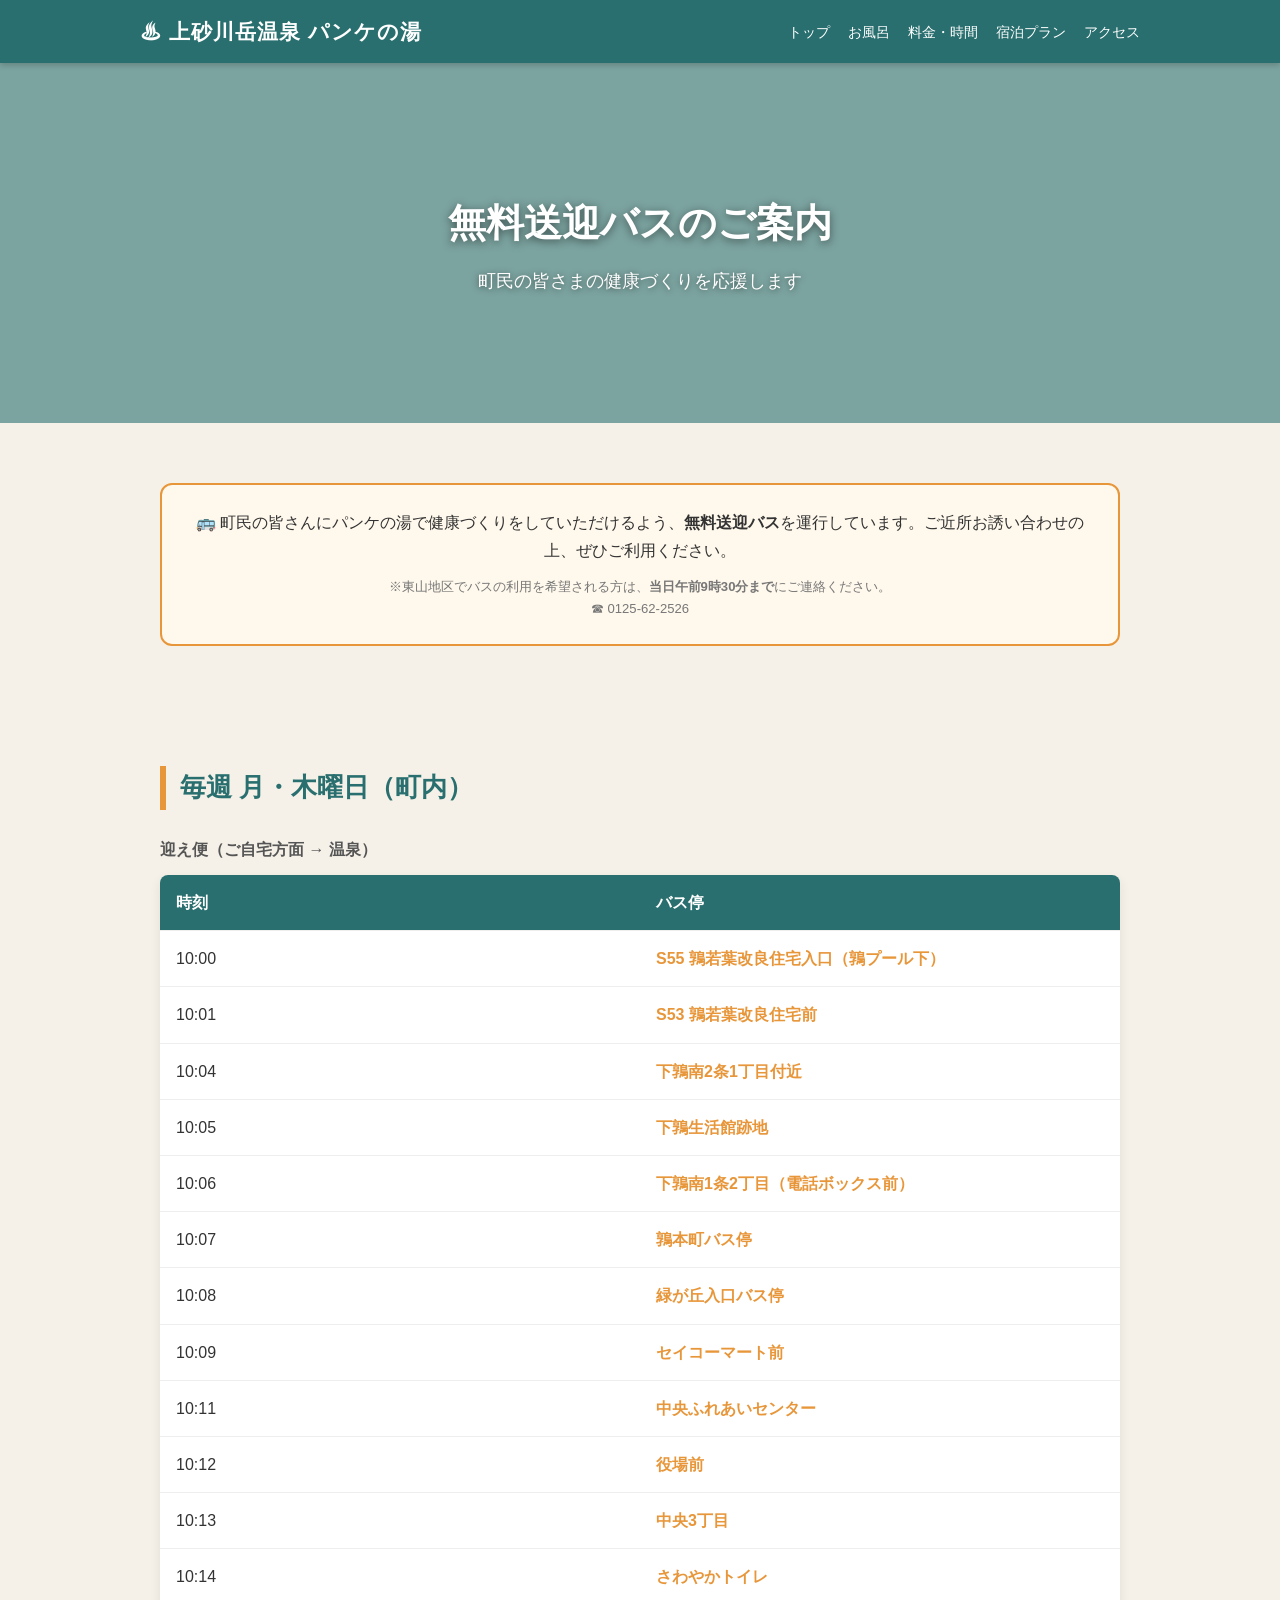
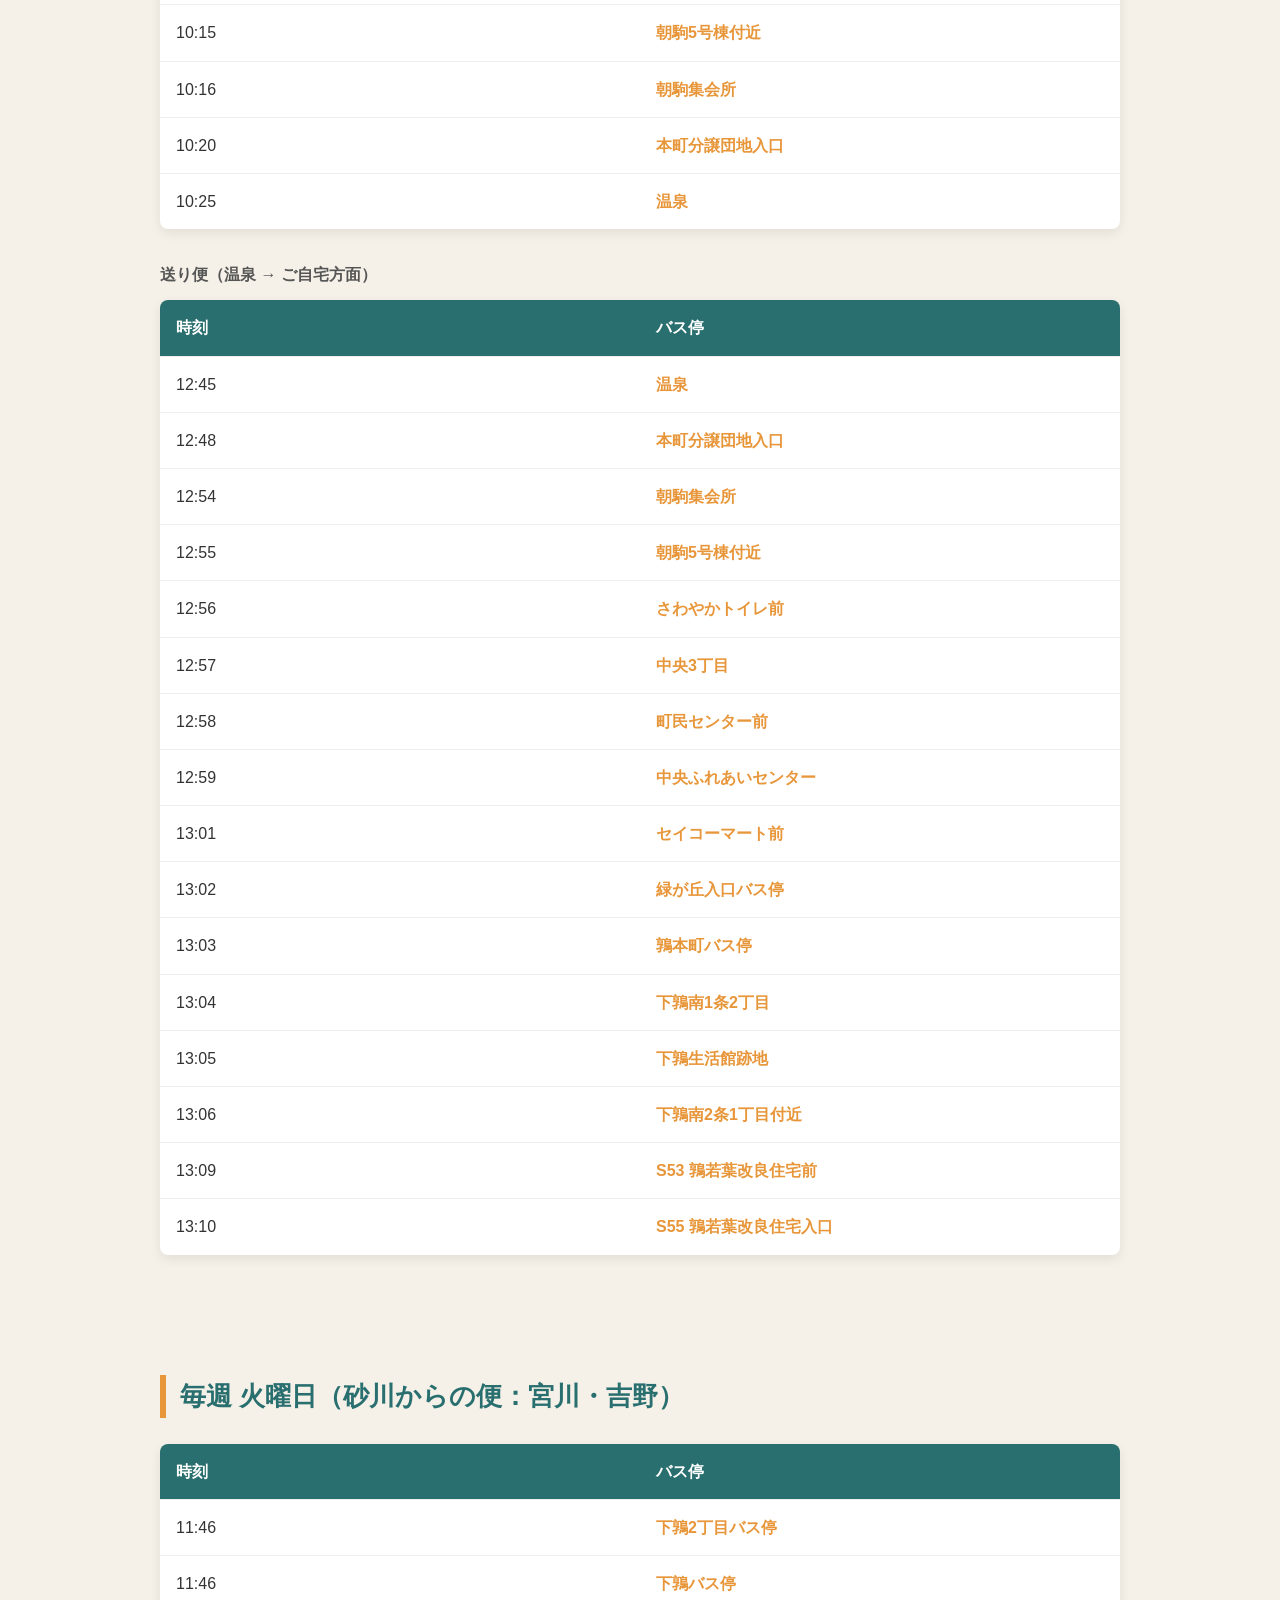
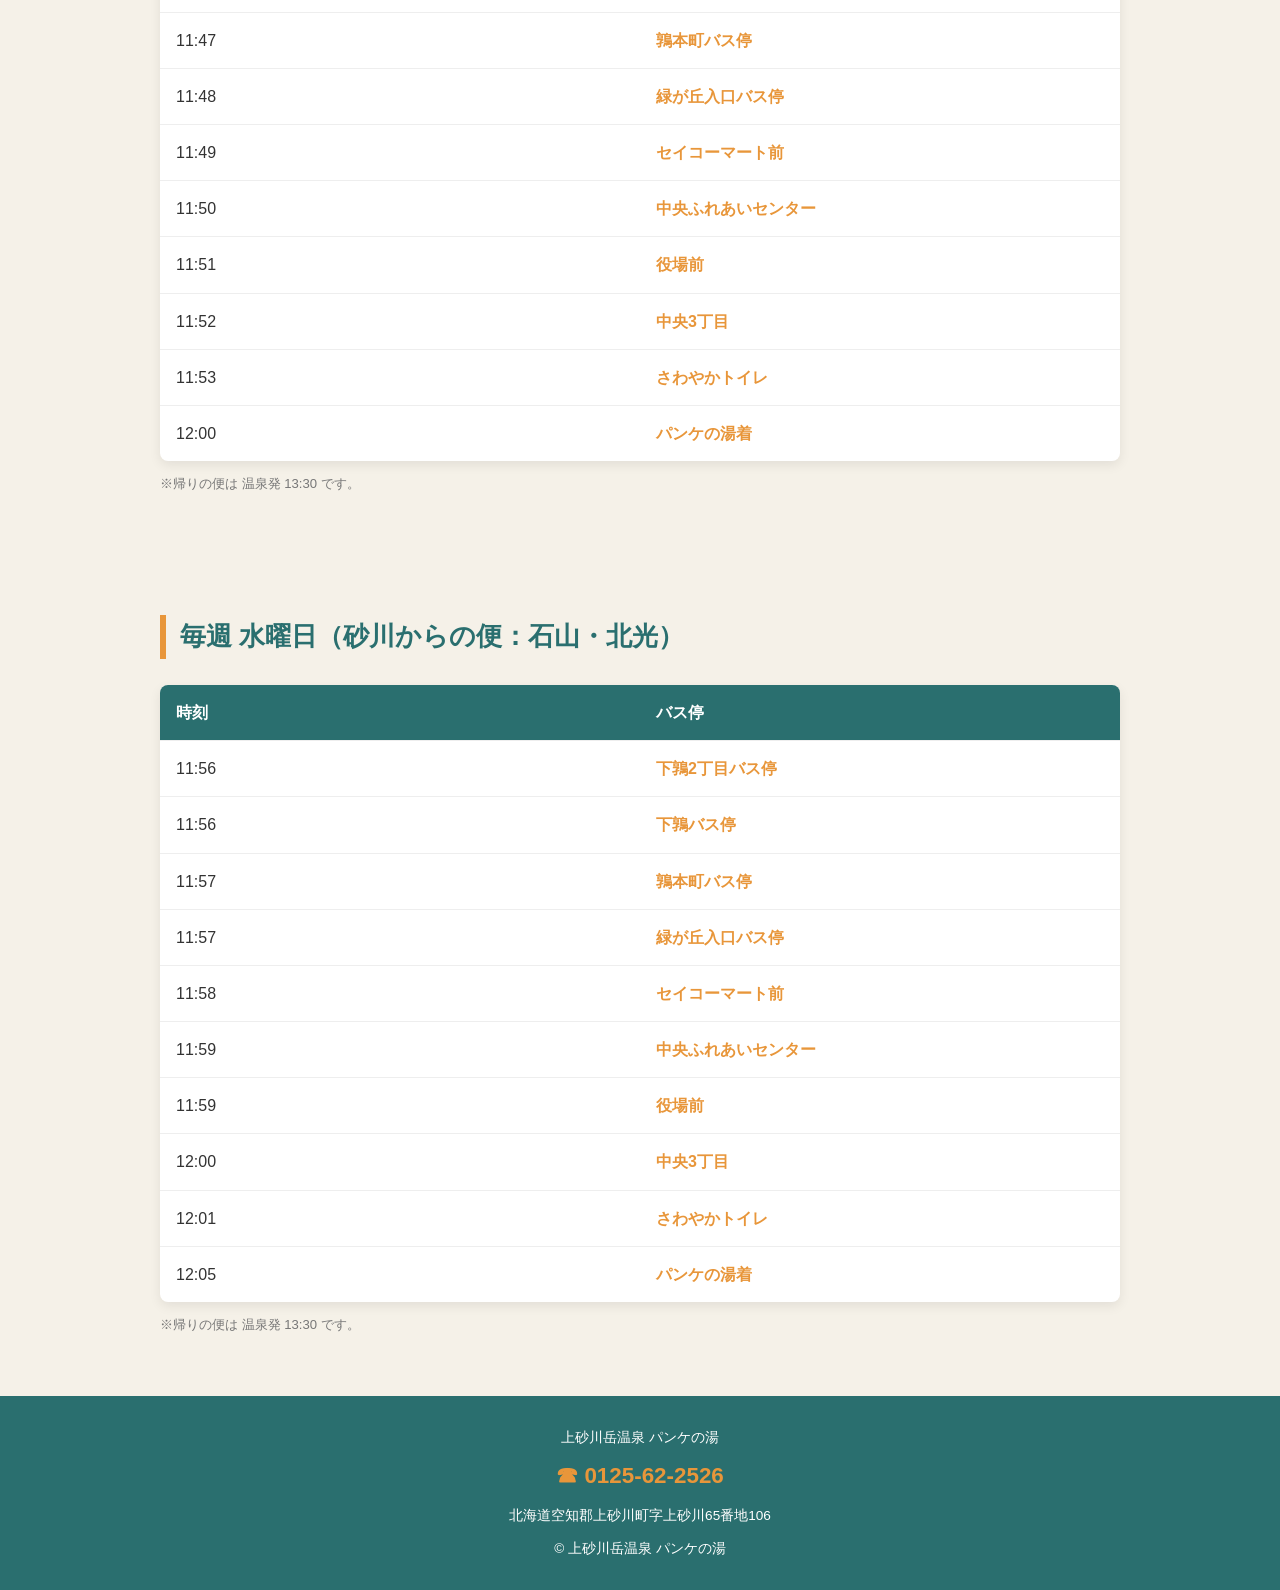
==== bus.html @ d13a3969 "Create bus.html" ====
<!DOCTYPE html>
<html lang="ja">
<head>
<meta charset="UTF-8">
<meta name="viewport" content="width=device-width, initial-scale=1.0">
<title>無料送迎バス | 上砂川岳温泉 パンケの湯</title>
<meta name="description" content="上砂川岳温泉「パンケの湯」の無料送迎バス運行案内。町民の皆さまの健康づくりのため、月・木曜（町内）、火・水曜（砂川方面）に運行しています。時刻・バス停をご案内します。">
<link rel="icon" href="data:image/svg+xml,<svg xmlns=%22http://www.w3.org/2000/svg%22 viewBox=%220 0 100 100%22><text y=%22.9em%22 font-size=%2290%22>♨️</text></svg>">

<meta property="og:title" content="無料送迎バス | 上砂川岳温泉 パンケの湯">
<meta property="og:description" content="上砂川岳温泉「パンケの湯」の無料送迎バス運行案内。時刻・バス停をご案内します。">
<meta property="og:image" content="https://kamisunagawa-town.github.io/pankenoyu/images/hero.jpg">
<meta property="og:url" content="https://kamisunagawa-town.github.io/pankenoyu/bus.html">
<meta property="og:type" content="website">

<link rel="stylesheet" href="css/style.css">
</head>
<body>

<header>
  <div class="inner">
    <h1>♨ 上砂川岳温泉 パンケの湯</h1>
    <nav>
      <ul>
        <li><a href="index.html">トップ</a></li>
        <li><a href="index.html#spa">お風呂</a></li>
        <li><a href="index.html#info">料金・時間</a></li>
        <li><a href="plan.html">宿泊プラン</a></li>
        <li><a href="index.html#access">アクセス</a></li>
      </ul>
    </nav>
  </div>
</header>

<div class="hero hero-plan">
  <h2>無料送迎バスのご案内</h2>
  <p>町民の皆さまの健康づくりを応援します</p>
</div>

<!-- 案内 -->
<section>
  <div class="reserve-note">
    <p>🚌 町民の皆さんにパンケの湯で健康づくりをしていただけるよう、<strong>無料送迎バス</strong>を運行しています。ご近所お誘い合わせの上、ぜひご利用ください。</p>
    <p class="small" style="margin-top:12px;">※東山地区でバスの利用を希望される方は、<strong>当日午前9時30分まで</strong>にご連絡ください。<br>☎ 0125-62-2526</p>
  </div>
</section>

<!-- 月・木曜 町内便 -->
<section id="bus-monthu">
  <h3>毎週 月・木曜日（町内）</h3>

  <h4 style="margin-bottom:12px;color:#555;">迎え便（ご自宅方面 → 温泉）</h4>
  <table class="price-table bus-table">
    <tr><th>時刻</th><th>バス停</th></tr>
    <tr><td>10:00</td><td>S55 鶉若葉改良住宅入口（鶉プール下）</td></tr>
    <tr><td>10:01</td><td>S53 鶉若葉改良住宅前</td></tr>
    <tr><td>10:04</td><td>下鶉南2条1丁目付近</td></tr>
    <tr><td>10:05</td><td>下鶉生活館跡地</td></tr>
    <tr><td>10:06</td><td>下鶉南1条2丁目（電話ボックス前）</td></tr>
    <tr><td>10:07</td><td>鶉本町バス停</td></tr>
    <tr><td>10:08</td><td>緑が丘入口バス停</td></tr>
    <tr><td>10:09</td><td>セイコーマート前</td></tr>
    <tr><td>10:11</td><td>中央ふれあいセンター</td></tr>
    <tr><td>10:12</td><td>役場前</td></tr>
    <tr><td>10:13</td><td>中央3丁目</td></tr>
    <tr><td>10:14</td><td>さわやかトイレ</td></tr>
    <tr><td>10:15</td><td>朝駒5号棟付近</td></tr>
    <tr><td>10:16</td><td>朝駒集会所</td></tr>
    <tr><td>10:20</td><td>本町分譲団地入口</td></tr>
    <tr><td>10:25</td><td>温泉</td></tr>
  </table>

  <h4 style="margin:32px 0 12px;color:#555;">送り便（温泉 → ご自宅方面）</h4>
  <table class="price-table bus-table">
    <tr><th>時刻</th><th>バス停</th></tr>
    <tr><td>12:45</td><td>温泉</td></tr>
    <tr><td>12:48</td><td>本町分譲団地入口</td></tr>
    <tr><td>12:54</td><td>朝駒集会所</td></tr>
    <tr><td>12:55</td><td>朝駒5号棟付近</td></tr>
    <tr><td>12:56</td><td>さわやかトイレ前</td></tr>
    <tr><td>12:57</td><td>中央3丁目</td></tr>
    <tr><td>12:58</td><td>町民センター前</td></tr>
    <tr><td>12:59</td><td>中央ふれあいセンター</td></tr>
    <tr><td>13:01</td><td>セイコーマート前</td></tr>
    <tr><td>13:02</td><td>緑が丘入口バス停</td></tr>
    <tr><td>13:03</td><td>鶉本町バス停</td></tr>
    <tr><td>13:04</td><td>下鶉南1条2丁目</td></tr>
    <tr><td>13:05</td><td>下鶉生活館跡地</td></tr>
    <tr><td>13:06</td><td>下鶉南2条1丁目付近</td></tr>
    <tr><td>13:09</td><td>S53 鶉若葉改良住宅前</td></tr>
    <tr><td>13:10</td><td>S55 鶉若葉改良住宅入口</td></tr>
  </table>
</section>

<!-- 火曜 砂川便（宮川・吉野） -->
<section id="bus-tue">
  <h3>毎週 火曜日（砂川からの便：宮川・吉野）</h3>
  <table class="price-table bus-table">
    <tr><th>時刻</th><th>バス停</th></tr>
    <tr><td>11:46</td><td>下鶉2丁目バス停</td></tr>
    <tr><td>11:46</td><td>下鶉バス停</td></tr>
    <tr><td>11:47</td><td>鶉本町バス停</td></tr>
    <tr><td>11:48</td><td>緑が丘入口バス停</td></tr>
    <tr><td>11:49</td><td>セイコーマート前</td></tr>
    <tr><td>11:50</td><td>中央ふれあいセンター</td></tr>
    <tr><td>11:51</td><td>役場前</td></tr>
    <tr><td>11:52</td><td>中央3丁目</td></tr>
    <tr><td>11:53</td><td>さわやかトイレ</td></tr>
    <tr><td>12:00</td><td>パンケの湯着</td></tr>
  </table>
  <p class="small" style="margin-top:12px;">※帰りの便は 温泉発 13:30 です。</p>
</section>

<!-- 水曜 砂川便（石山・北光） -->
<section id="bus-wed">
  <h3>毎週 水曜日（砂川からの便：石山・北光）</h3>
  <table class="price-table bus-table">
    <tr><th>時刻</th><th>バス停</th></tr>
    <tr><td>11:56</td><td>下鶉2丁目バス停</td></tr>
    <tr><td>11:56</td><td>下鶉バス停</td></tr>
    <tr><td>11:57</td><td>鶉本町バス停</td></tr>
    <tr><td>11:57</td><td>緑が丘入口バス停</td></tr>
    <tr><td>11:58</td><td>セイコーマート前</td></tr>
    <tr><td>11:59</td><td>中央ふれあいセンター</td></tr>
    <tr><td>11:59</td><td>役場前</td></tr>
    <tr><td>12:00</td><td>中央3丁目</td></tr>
    <tr><td>12:01</td><td>さわやかトイレ</td></tr>
    <tr><td>12:05</td><td>パンケの湯着</td></tr>
  </table>
  <p class="small" style="margin-top:12px;">※帰りの便は 温泉発 13:30 です。</p>
</section>

<footer>
  <p>上砂川岳温泉 パンケの湯</p>
  <p class="tel">☎ 0125-62-2526</p>
  <p>北海道空知郡上砂川町字上砂川65番地106</p>
  <p style="margin-top:10px;">&copy; 上砂川岳温泉 パンケの湯</p>
</footer>

</body>
</html>
---- css/style.css ----
:root{
  --main:#2a6f6f;
  --accent:#e8963a;
  --bg:#f5f1e8;
  --text:#333;
}
*{margin:0;padding:0;box-sizing:border-box;}
body{font-family:"Hiragino Kaku Gothic ProN","Yu Gothic",sans-serif;color:var(--text);background:var(--bg);line-height:1.7;}

header{background:var(--main);color:#fff;padding:14px 20px;position:sticky;top:0;z-index:100;box-shadow:0 2px 6px rgba(0,0,0,.2);}
header .inner{max-width:1000px;margin:0 auto;display:flex;justify-content:space-between;align-items:center;flex-wrap:wrap;}
header h1{font-size:1.3rem;letter-spacing:.05em;}
nav ul{list-style:none;display:flex;gap:18px;flex-wrap:wrap;}
nav a{color:#fff;text-decoration:none;font-size:.9rem;transition:.2s;}
nav a:hover{color:var(--accent);}

/* ヒーロー：画像を images フォルダから読み込み */
.hero{background:linear-gradient(rgba(42,111,111,.55),rgba(42,111,111,.55)),
      url('../images/hero.jpg') center/cover;
      height:60vh;min-height:360px;display:flex;flex-direction:column;justify-content:center;align-items:center;text-align:center;color:#fff;padding:20px;}
.hero h2{font-size:2.4rem;text-shadow:0 2px 8px rgba(0,0,0,.5);margin-bottom:12px;}
.hero p{font-size:1.1rem;text-shadow:0 1px 6px rgba(0,0,0,.5);}

section{max-width:1000px;margin:0 auto;padding:60px 20px;}
section h3{font-size:1.6rem;color:var(--main);border-left:6px solid var(--accent);padding-left:14px;margin-bottom:26px;}

.news-list{list-style:none;}
.news-list li{padding:12px 0;border-bottom:1px dashed #ccc;display:flex;gap:16px;flex-wrap:wrap;}
.news-list .date{color:var(--accent);font-weight:bold;min-width:100px;}

.cards{display:grid;grid-template-columns:repeat(auto-fit,minmax(260px,1fr));gap:24px;}
.card{background:#fff;border-radius:12px;overflow:hidden;box-shadow:0 4px 12px rgba(0,0,0,.08);transition:.2s;}
.card:hover{transform:translateY(-4px);box-shadow:0 8px 20px rgba(0,0,0,.12);}
.card img{width:100%;height:180px;object-fit:cover;display:block;}
.card .body{padding:20px;}
.card h4{color:var(--main);margin-bottom:10px;font-size:1.2rem;}

table{width:100%;border-collapse:collapse;background:#fff;border-radius:8px;overflow:hidden;box-shadow:0 4px 12px rgba(0,0,0,.08);}
th,td{padding:14px 16px;text-align:left;border-bottom:1px solid #eee;}
th{background:var(--main);color:#fff;width:35%;}
tr:last-child td{border-bottom:none;}
.price-table td:last-child{font-weight:bold;color:var(--accent);}

/* 日帰り入浴料金表：セル幅を均等に */
.bath-price th,
.bath-price td{
  width:25%;
  text-align:center;
}

.access-box{background:#fff;padding:24px;border-radius:12px;box-shadow:0 4px 12px rgba(0,0,0,.08);}

/* 温泉ガイドなどへの誘導ボタン */
.btn-guide{
  display:inline-block;
  background:var(--accent);
  color:#fff;
  text-decoration:none;
  font-weight:bold;
  padding:14px 32px;
  border-radius:30px;
  box-shadow:0 4px 12px rgba(0,0,0,.12);
  transition:.2s;
}
.btn-guide:hover{
  background:var(--main);
  transform:translateY(-2px);
}


footer{background:var(--main);color:#fff;text-align:center;padding:30px 20px;font-size:.85rem;}
footer .tel{font-size:1.4rem;font-weight:bold;color:var(--accent);margin:8px 0;}

@media(max-width:600px){
  .hero h2{font-size:1.7rem;}
  th{width:45%;}
}

/* ===== 宿泊プランページ用 ===== */

/* プランページのヒーロー（背景画像を差し替え可能） */
.hero-plan{
  background:linear-gradient(rgba(42,111,111,.6),rgba(42,111,111,.6)),
             url('../images/plan-hero.jpg') center/cover;
  height:40vh;min-height:260px;
}

/* 予約案内ボックス */
.reserve-note{
  background:#fff8ec;border:2px solid var(--accent);
  border-radius:12px;padding:24px;text-align:center;
}
.reserve-tel{font-size:1.8rem;font-weight:bold;color:var(--main);margin:10px 0;}
.small{font-size:.82rem;color:#777;}

.plan-lead{margin-bottom:26px;color:#555;}

/* プランカードのグリッド */
.plan-grid{display:grid;grid-template-columns:repeat(auto-fit,minmax(300px,1fr));gap:24px;}
.plan-card{
  background:#fff;border-radius:12px;padding:24px;position:relative;
  box-shadow:0 4px 12px rgba(0,0,0,.08);
  display:flex;flex-direction:column;border-top:5px solid var(--main);
}
.plan-highlight{border-top:5px solid var(--accent);}
.plan-badge{
  position:absolute;top:-12px;right:16px;background:var(--accent);color:#fff;
  font-size:.8rem;font-weight:bold;padding:4px 14px;border-radius:20px;
}
.plan-card h4{color:var(--main);font-size:1.15rem;margin-bottom:10px;}
.plan-room{color:#666;font-size:.9rem;margin-bottom:12px;}
.plan-desc{font-size:.9rem;color:#555;flex-grow:1;margin-bottom:16px;}
.plan-price{border-top:1px dashed #ddd;padding-top:14px;text-align:right;}
.plan-total{font-size:1.5rem;font-weight:bold;color:var(--accent);}
.plan-unit{display:block;font-size:.82rem;color:#888;}

/* リスト装飾 */
.dot-list{list-style:none;}
.dot-list li{padding:6px 0 6px 22px;position:relative;}
.dot-list li::before{content:"●";color:var(--accent);position:absolute;left:0;font-size:.7rem;top:10px;}
.dot-list.two-col{columns:2;}

@media(max-width:600px){
  .dot-list.two-col{columns:1;}
}

/* お食事イメージ（夕食・朝食を横並び） */
.meal-images{
  display:grid;
  grid-template-columns:1fr 1fr;
  gap:16px;
  margin-bottom:16px;
}
.meal-images figure{margin:0;}
.meal-images img{
  width:100%;
  height:250px;
  object-fit:cover;
  border-radius:10px;
  display:block;
  box-shadow:0 4px 10px rgba(0,0,0,.12);
}
.meal-images figcaption{
  font-size:.82rem;
  color:#777;
  text-align:center;
  margin-top:6px;
}

/* スマホでは縦並びに */
@media(max-width:600px){
  .meal-images{grid-template-columns:1fr;}
}

/* お部屋タイプ */
.room-grid{
  display:grid;
  grid-template-columns:repeat(3,1fr);
  gap:24px;
}
.room-card{
  margin:0;
  background:#fff;
  border-radius:12px;
  overflow:hidden;
  box-shadow:0 4px 12px rgba(0,0,0,.08);
}
.room-card img{
  width:100%;
  height:220px;
  object-fit:cover;
  display:block;
}
.room-card figcaption{padding:20px;}
.room-card h4{color:var(--main);font-size:1.2rem;margin-bottom:8px;}
.room-card p{font-size:.9rem;color:#555;}

/* タブレット：2枚並び */
@media(max-width:900px){
  .room-grid{grid-template-columns:1fr 1fr;}
}

/* スマホ：1枚ずつ縦積み */
@media(max-width:600px){
  .room-grid{grid-template-columns:1fr;}
}

/* ===== アクセス：表と地図を横並び ===== */
.access-layout{
  display:flex;
  gap:24px;
  align-items:stretch;
}
.access-layout .access-box{
  flex:1;          /* 左の表エリア */
  margin:0;
}
.access-layout .map-box{
  flex:1;          /* 右の地図エリア（表と同じ幅） */
  margin:0;
  border-radius:12px;
  overflow:hidden;
  box-shadow:0 4px 12px rgba(0,0,0,.08);
}
.access-layout .map-box iframe{
  width:100%;
  height:100%;
  min-height:300px;
  border:0;
  display:block;
}

/* スマホでは縦並びに戻す */
@media(max-width:768px){
  .access-layout{flex-direction:column;}
  .access-layout .map-box iframe{height:300px;}
}

/* お風呂：サービスデー案内カード */
.card-event{
  background:#fff8ec;
  border:2px solid var(--accent);
  display:flex;
  align-items:center;
}
.card-event .body{width:100%;}
.card-event .event-day{
  color:var(--main);
  font-weight:bold;
  margin:14px 0 6px;
}
.card-event .event-day:first-child{margin-top:0;}
.card-event .event-price{
  list-style:none;
  padding-left:14px;
}
.card-event .event-price li{margin:4px 0;}
.card-event .event-price strong{
  color:var(--accent);
  font-size:1.15rem;
}

/* レストラン：1つのカード内で左に画像・右にテキスト */
.restaurant-card {
  display: flex;
  gap: 20px;
  align-items: center;
}
.restaurant-card .restaurant-image {
  flex: 1;
}
.restaurant-card .restaurant-image img {
  width: 100%;
  height: auto;
  border-radius: 8px;
  display: block;
}
.restaurant-card .restaurant-text {
  flex: 2;
}

/* スマホでは縦並びに */
@media (max-width: 768px) {
  .restaurant-card {
    flex-direction: column;
    align-items: stretch;
  }
}

/* プランカード内の料金ミニ表 */
.mini-price {
  width: 100%;
  border-collapse: collapse;
  box-shadow: none;
  margin: 8px 0 4px;
  font-size: .85rem;
}
.mini-price th {
  background: var(--main);
  color: #fff;
  padding: 6px 2px;
  text-align: center;
  width: auto;
  font-size: .78rem;
}
.mini-price td {
  padding: 6px 2px;
  text-align: center;
  border-bottom: 1px solid #eee;
}
.mini-price td:first-child {
  font-weight: bold;
  color: var(--main);
}
.mini-price tr:last-child td {
  border-bottom: none;
}
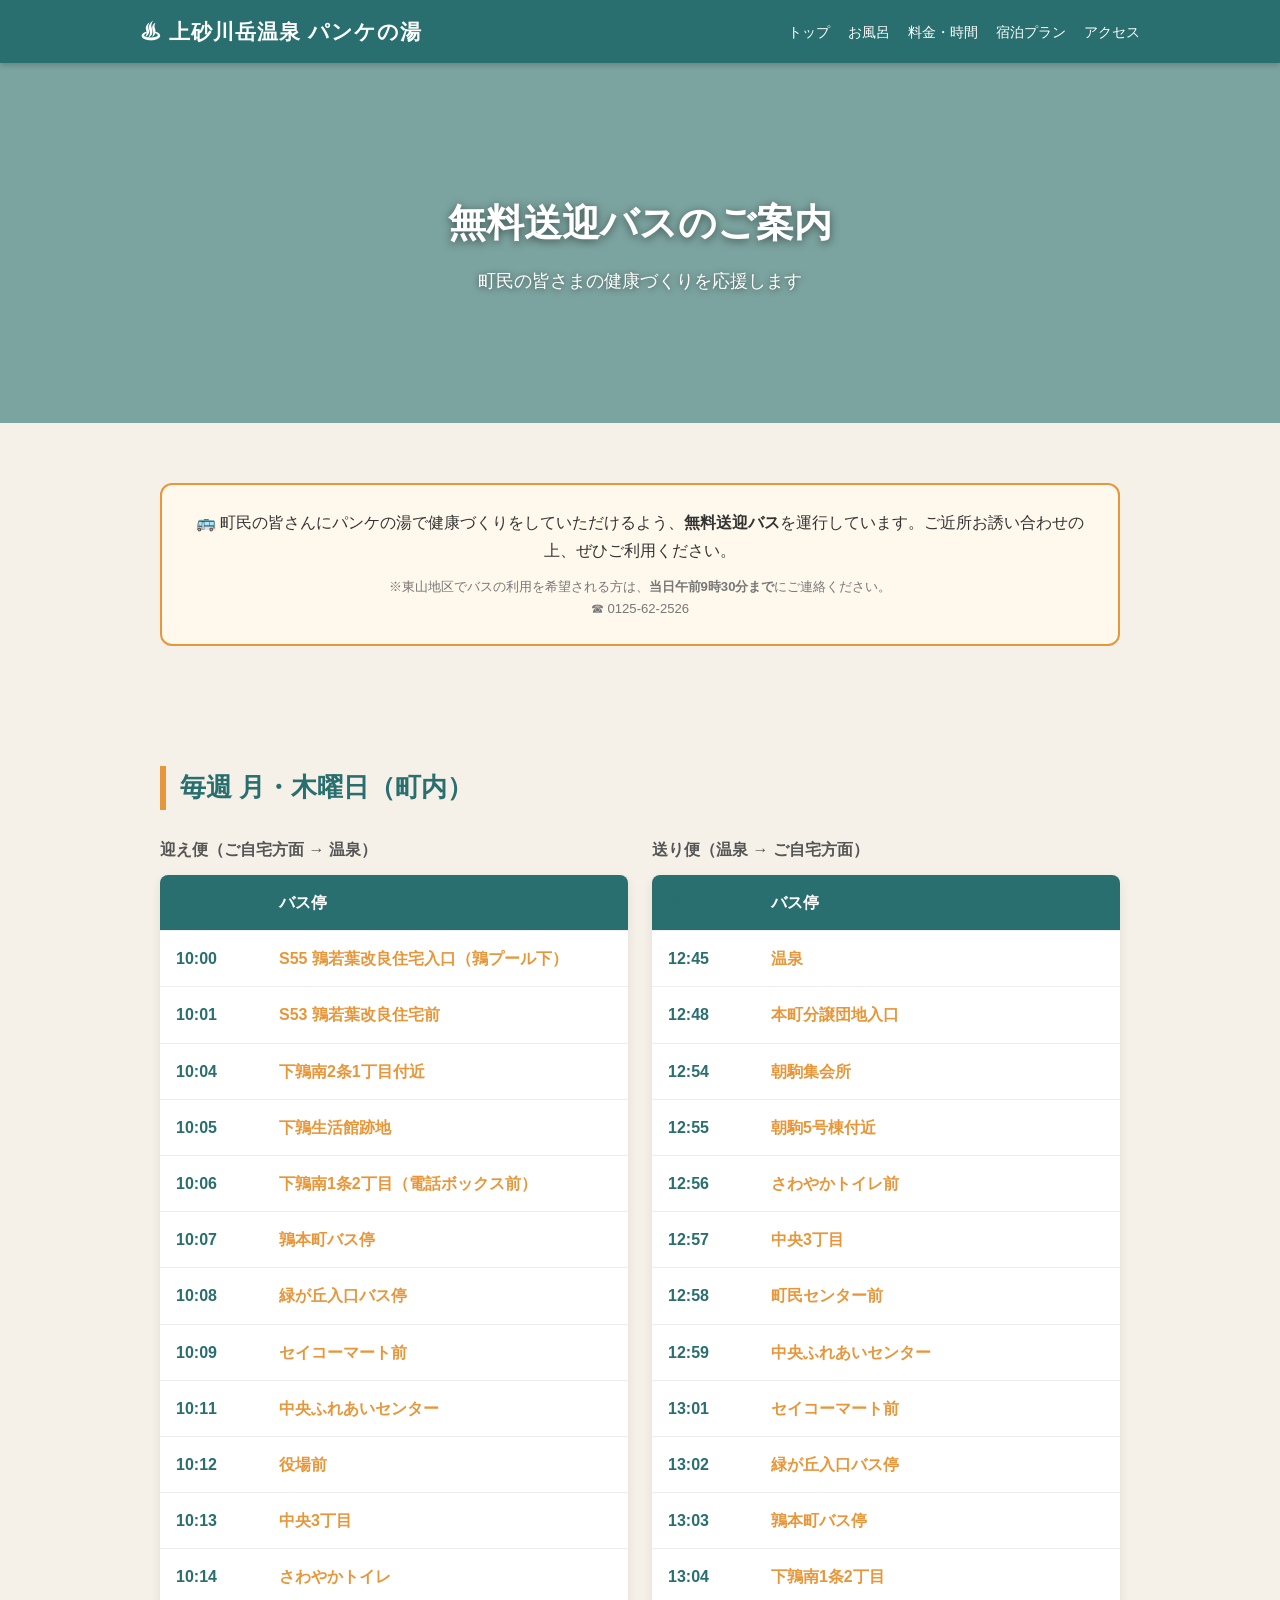
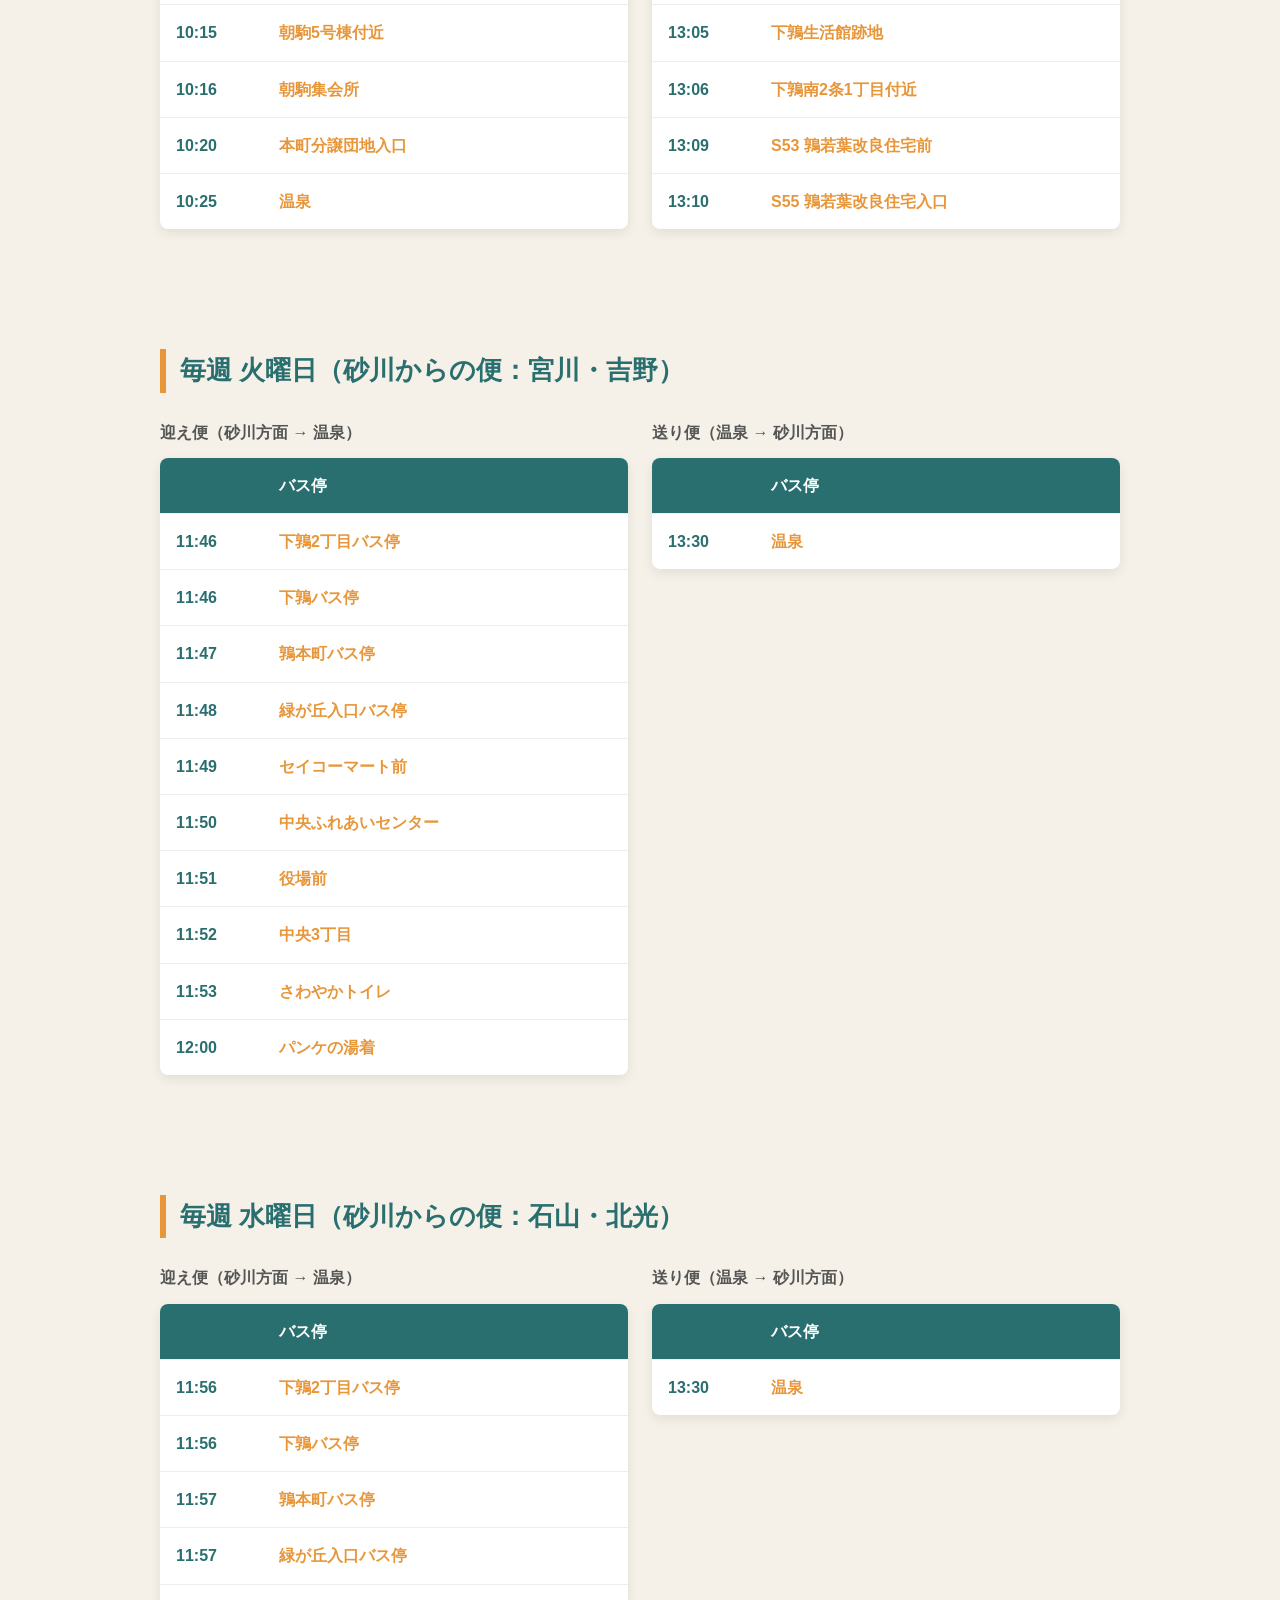
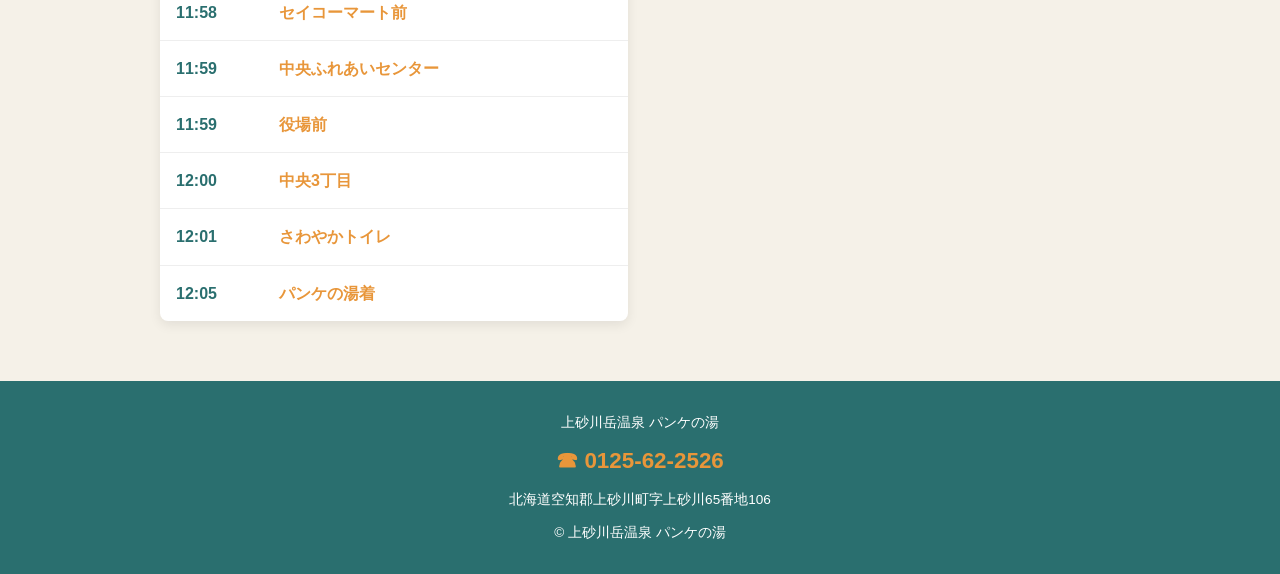
==== commit e23a9714: "Update bus.html" ====
--- a/bus.html
+++ b/bus.html
@@ -48,86 +48,112 @@
 <!-- 月・木曜 町内便 -->
 <section id="bus-monthu">
   <h3>毎週 月・木曜日（町内）</h3>
-
-  <h4 style="margin-bottom:12px;color:#555;">迎え便（ご自宅方面 → 温泉）</h4>
-  <table class="price-table bus-table">
-    <tr><th>時刻</th><th>バス停</th></tr>
-    <tr><td>10:00</td><td>S55 鶉若葉改良住宅入口（鶉プール下）</td></tr>
-    <tr><td>10:01</td><td>S53 鶉若葉改良住宅前</td></tr>
-    <tr><td>10:04</td><td>下鶉南2条1丁目付近</td></tr>
-    <tr><td>10:05</td><td>下鶉生活館跡地</td></tr>
-    <tr><td>10:06</td><td>下鶉南1条2丁目（電話ボックス前）</td></tr>
-    <tr><td>10:07</td><td>鶉本町バス停</td></tr>
-    <tr><td>10:08</td><td>緑が丘入口バス停</td></tr>
-    <tr><td>10:09</td><td>セイコーマート前</td></tr>
-    <tr><td>10:11</td><td>中央ふれあいセンター</td></tr>
-    <tr><td>10:12</td><td>役場前</td></tr>
-    <tr><td>10:13</td><td>中央3丁目</td></tr>
-    <tr><td>10:14</td><td>さわやかトイレ</td></tr>
-    <tr><td>10:15</td><td>朝駒5号棟付近</td></tr>
-    <tr><td>10:16</td><td>朝駒集会所</td></tr>
-    <tr><td>10:20</td><td>本町分譲団地入口</td></tr>
-    <tr><td>10:25</td><td>温泉</td></tr>
-  </table>
-
-  <h4 style="margin:32px 0 12px;color:#555;">送り便（温泉 → ご自宅方面）</h4>
-  <table class="price-table bus-table">
-    <tr><th>時刻</th><th>バス停</th></tr>
-    <tr><td>12:45</td><td>温泉</td></tr>
-    <tr><td>12:48</td><td>本町分譲団地入口</td></tr>
-    <tr><td>12:54</td><td>朝駒集会所</td></tr>
-    <tr><td>12:55</td><td>朝駒5号棟付近</td></tr>
-    <tr><td>12:56</td><td>さわやかトイレ前</td></tr>
-    <tr><td>12:57</td><td>中央3丁目</td></tr>
-    <tr><td>12:58</td><td>町民センター前</td></tr>
-    <tr><td>12:59</td><td>中央ふれあいセンター</td></tr>
-    <tr><td>13:01</td><td>セイコーマート前</td></tr>
-    <tr><td>13:02</td><td>緑が丘入口バス停</td></tr>
-    <tr><td>13:03</td><td>鶉本町バス停</td></tr>
-    <tr><td>13:04</td><td>下鶉南1条2丁目</td></tr>
-    <tr><td>13:05</td><td>下鶉生活館跡地</td></tr>
-    <tr><td>13:06</td><td>下鶉南2条1丁目付近</td></tr>
-    <tr><td>13:09</td><td>S53 鶉若葉改良住宅前</td></tr>
-    <tr><td>13:10</td><td>S55 鶉若葉改良住宅入口</td></tr>
-  </table>
+  <div class="bus-columns">
+    <div>
+      <h4>迎え便（ご自宅方面 → 温泉）</h4>
+      <table class="price-table bus-table">
+        <tr><th>時刻</th><th>バス停</th></tr>
+        <tr><td>10:00</td><td>S55 鶉若葉改良住宅入口（鶉プール下）</td></tr>
+        <tr><td>10:01</td><td>S53 鶉若葉改良住宅前</td></tr>
+        <tr><td>10:04</td><td>下鶉南2条1丁目付近</td></tr>
+        <tr><td>10:05</td><td>下鶉生活館跡地</td></tr>
+        <tr><td>10:06</td><td>下鶉南1条2丁目（電話ボックス前）</td></tr>
+        <tr><td>10:07</td><td>鶉本町バス停</td></tr>
+        <tr><td>10:08</td><td>緑が丘入口バス停</td></tr>
+        <tr><td>10:09</td><td>セイコーマート前</td></tr>
+        <tr><td>10:11</td><td>中央ふれあいセンター</td></tr>
+        <tr><td>10:12</td><td>役場前</td></tr>
+        <tr><td>10:13</td><td>中央3丁目</td></tr>
+        <tr><td>10:14</td><td>さわやかトイレ</td></tr>
+        <tr><td>10:15</td><td>朝駒5号棟付近</td></tr>
+        <tr><td>10:16</td><td>朝駒集会所</td></tr>
+        <tr><td>10:20</td><td>本町分譲団地入口</td></tr>
+        <tr><td>10:25</td><td>温泉</td></tr>
+      </table>
+    </div>
+    <div>
+      <h4>送り便（温泉 → ご自宅方面）</h4>
+      <table class="price-table bus-table">
+        <tr><th>時刻</th><th>バス停</th></tr>
+        <tr><td>12:45</td><td>温泉</td></tr>
+        <tr><td>12:48</td><td>本町分譲団地入口</td></tr>
+        <tr><td>12:54</td><td>朝駒集会所</td></tr>
+        <tr><td>12:55</td><td>朝駒5号棟付近</td></tr>
+        <tr><td>12:56</td><td>さわやかトイレ前</td></tr>
+        <tr><td>12:57</td><td>中央3丁目</td></tr>
+        <tr><td>12:58</td><td>町民センター前</td></tr>
+        <tr><td>12:59</td><td>中央ふれあいセンター</td></tr>
+        <tr><td>13:01</td><td>セイコーマート前</td></tr>
+        <tr><td>13:02</td><td>緑が丘入口バス停</td></tr>
+        <tr><td>13:03</td><td>鶉本町バス停</td></tr>
+        <tr><td>13:04</td><td>下鶉南1条2丁目</td></tr>
+        <tr><td>13:05</td><td>下鶉生活館跡地</td></tr>
+        <tr><td>13:06</td><td>下鶉南2条1丁目付近</td></tr>
+        <tr><td>13:09</td><td>S53 鶉若葉改良住宅前</td></tr>
+        <tr><td>13:10</td><td>S55 鶉若葉改良住宅入口</td></tr>
+      </table>
+    </div>
+  </div>
 </section>
 
 <!-- 火曜 砂川便（宮川・吉野） -->
 <section id="bus-tue">
   <h3>毎週 火曜日（砂川からの便：宮川・吉野）</h3>
-  <table class="price-table bus-table">
-    <tr><th>時刻</th><th>バス停</th></tr>
-    <tr><td>11:46</td><td>下鶉2丁目バス停</td></tr>
-    <tr><td>11:46</td><td>下鶉バス停</td></tr>
-    <tr><td>11:47</td><td>鶉本町バス停</td></tr>
-    <tr><td>11:48</td><td>緑が丘入口バス停</td></tr>
-    <tr><td>11:49</td><td>セイコーマート前</td></tr>
-    <tr><td>11:50</td><td>中央ふれあいセンター</td></tr>
-    <tr><td>11:51</td><td>役場前</td></tr>
-    <tr><td>11:52</td><td>中央3丁目</td></tr>
-    <tr><td>11:53</td><td>さわやかトイレ</td></tr>
-    <tr><td>12:00</td><td>パンケの湯着</td></tr>
-  </table>
-  <p class="small" style="margin-top:12px;">※帰りの便は 温泉発 13:30 です。</p>
+  <div class="bus-columns">
+    <div>
+      <h4>迎え便（砂川方面 → 温泉）</h4>
+      <table class="price-table bus-table">
+        <tr><th>時刻</th><th>バス停</th></tr>
+        <tr><td>11:46</td><td>下鶉2丁目バス停</td></tr>
+        <tr><td>11:46</td><td>下鶉バス停</td></tr>
+        <tr><td>11:47</td><td>鶉本町バス停</td></tr>
+        <tr><td>11:48</td><td>緑が丘入口バス停</td></tr>
+        <tr><td>11:49</td><td>セイコーマート前</td></tr>
+        <tr><td>11:50</td><td>中央ふれあいセンター</td></tr>
+        <tr><td>11:51</td><td>役場前</td></tr>
+        <tr><td>11:52</td><td>中央3丁目</td></tr>
+        <tr><td>11:53</td><td>さわやかトイレ</td></tr>
+        <tr><td>12:00</td><td>パンケの湯着</td></tr>
+      </table>
+    </div>
+    <div>
+      <h4>送り便（温泉 → 砂川方面）</h4>
+      <table class="price-table bus-table">
+        <tr><th>時刻</th><th>バス停</th></tr>
+        <tr><td>13:30</td><td>温泉</td></tr>
+      </table>
+    </div>
+  </div>
 </section>
 
 <!-- 水曜 砂川便（石山・北光） -->
 <section id="bus-wed">
   <h3>毎週 水曜日（砂川からの便：石山・北光）</h3>
-  <table class="price-table bus-table">
-    <tr><th>時刻</th><th>バス停</th></tr>
-    <tr><td>11:56</td><td>下鶉2丁目バス停</td></tr>
-    <tr><td>11:56</td><td>下鶉バス停</td></tr>
-    <tr><td>11:57</td><td>鶉本町バス停</td></tr>
-    <tr><td>11:57</td><td>緑が丘入口バス停</td></tr>
-    <tr><td>11:58</td><td>セイコーマート前</td></tr>
-    <tr><td>11:59</td><td>中央ふれあいセンター</td></tr>
-    <tr><td>11:59</td><td>役場前</td></tr>
-    <tr><td>12:00</td><td>中央3丁目</td></tr>
-    <tr><td>12:01</td><td>さわやかトイレ</td></tr>
-    <tr><td>12:05</td><td>パンケの湯着</td></tr>
-  </table>
-  <p class="small" style="margin-top:12px;">※帰りの便は 温泉発 13:30 です。</p>
+  <div class="bus-columns">
+    <div>
+      <h4>迎え便（砂川方面 → 温泉）</h4>
+      <table class="price-table bus-table">
+        <tr><th>時刻</th><th>バス停</th></tr>
+        <tr><td>11:56</td><td>下鶉2丁目バス停</td></tr>
+        <tr><td>11:56</td><td>下鶉バス停</td></tr>
+        <tr><td>11:57</td><td>鶉本町バス停</td></tr>
+        <tr><td>11:57</td><td>緑が丘入口バス停</td></tr>
+        <tr><td>11:58</td><td>セイコーマート前</td></tr>
+        <tr><td>11:59</td><td>中央ふれあいセンター</td></tr>
+        <tr><td>11:59</td><td>役場前</td></tr>
+        <tr><td>12:00</td><td>中央3丁目</td></tr>
+        <tr><td>12:01</td><td>さわやかトイレ</td></tr>
+        <tr><td>12:05</td><td>パンケの湯着</td></tr>
+      </table>
+    </div>
+    <div>
+      <h4>送り便（温泉 → 砂川方面）</h4>
+      <table class="price-table bus-table">
+        <tr><th>時刻</th><th>バス停</th></tr>
+        <tr><td>13:30</td><td>温泉</td></tr>
+      </table>
+    </div>
+  </div>
 </section>
 
 <footer>
--- a/css/style.css
+++ b/css/style.css
@@ -46,6 +46,41 @@
 .bath-price td{
   width:25%;
   text-align:center;
+}
+
+/* 送迎バス時刻表 */
+.bus-table th,
+.bus-table td{
+  text-align:left;
+}
+.bus-table td:first-child,
+.bus-table th:first-child{
+  width:22%;
+  font-weight:bold;
+  color:var(--main);
+  white-space:nowrap;
+}
+.bus-table th:last-child{
+  width:78%;
+}
+
+/* 迎え便・送り便を横並びに */
+.bus-columns{
+  display:flex;
+  gap:24px;
+  align-items:flex-start;
+}
+.bus-columns > div{
+  flex:1;
+}
+.bus-columns h4{
+  margin-bottom:12px;
+  color:#555;
+}
+
+/* スマホでは縦並びに */
+@media(max-width:768px){
+  .bus-columns{flex-direction:column;}
 }
 
 .access-box{background:#fff;padding:24px;border-radius:12px;box-shadow:0 4px 12px rgba(0,0,0,.08);}
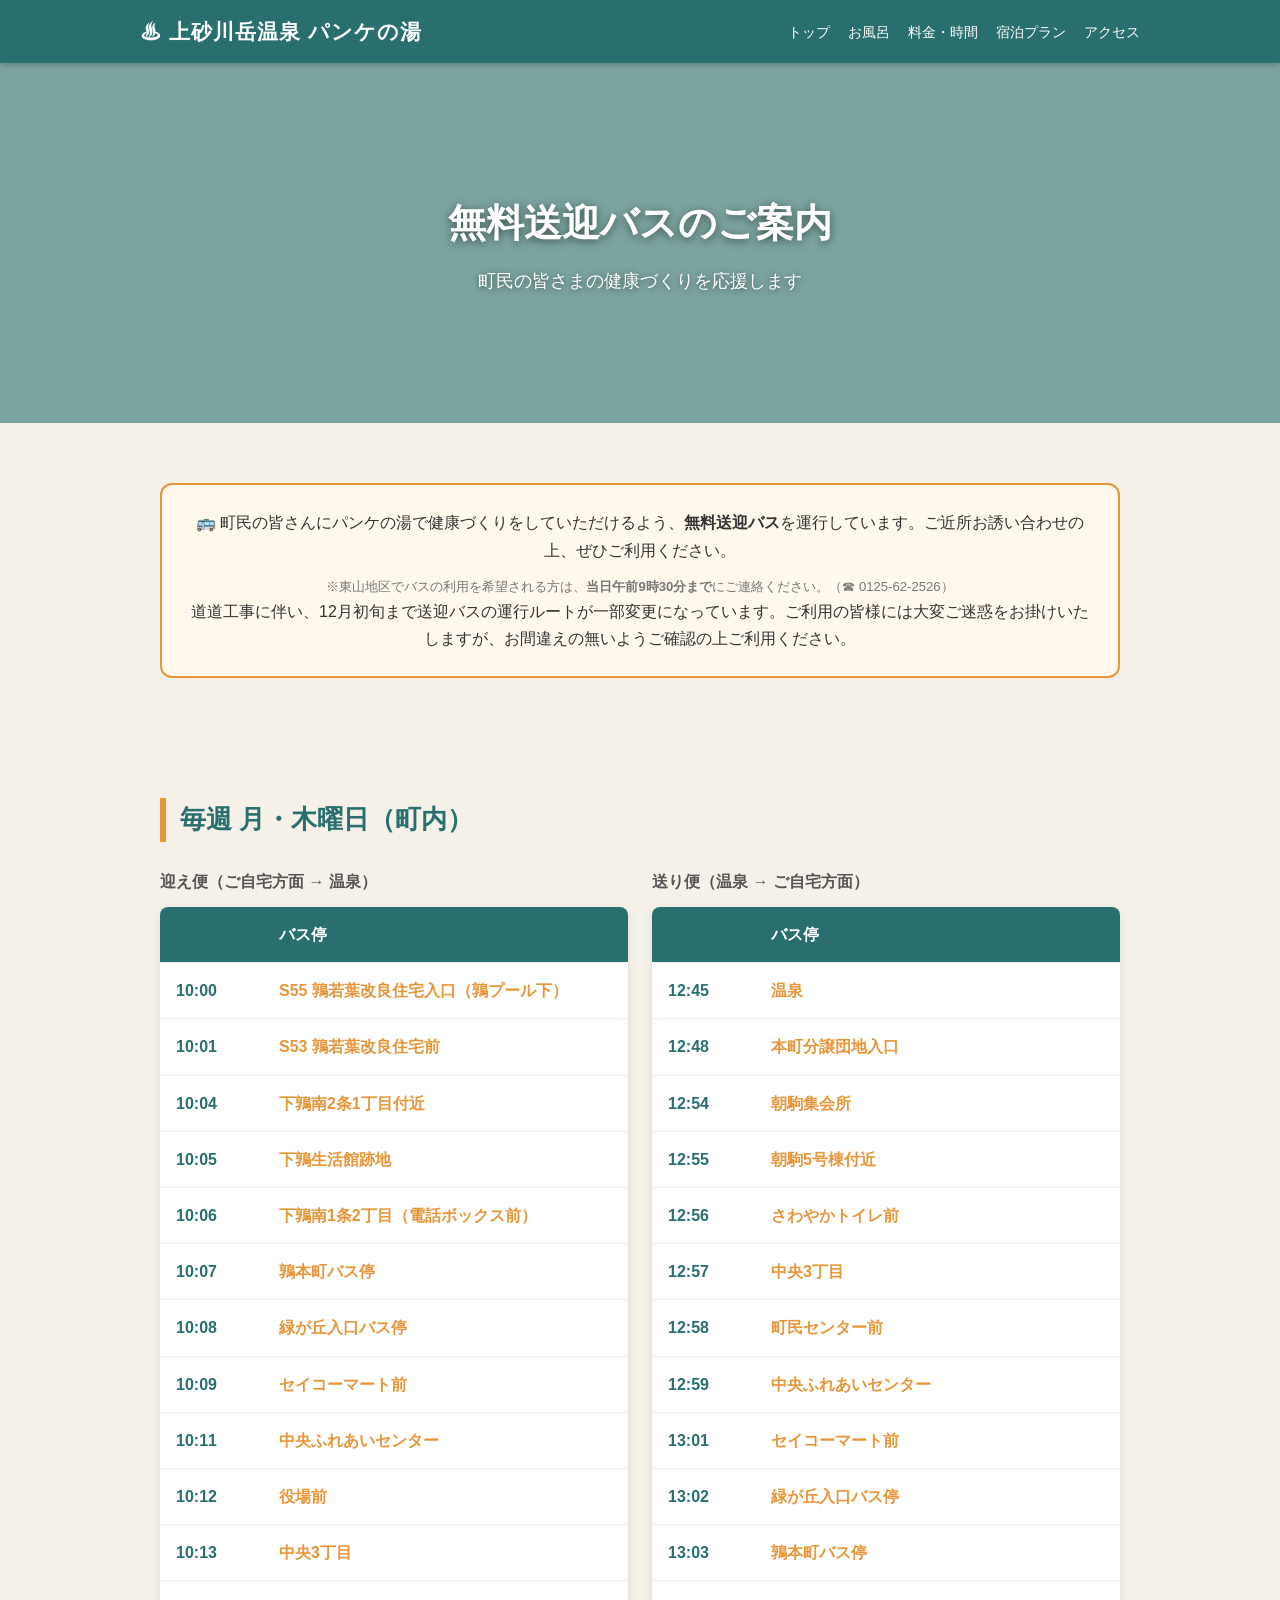
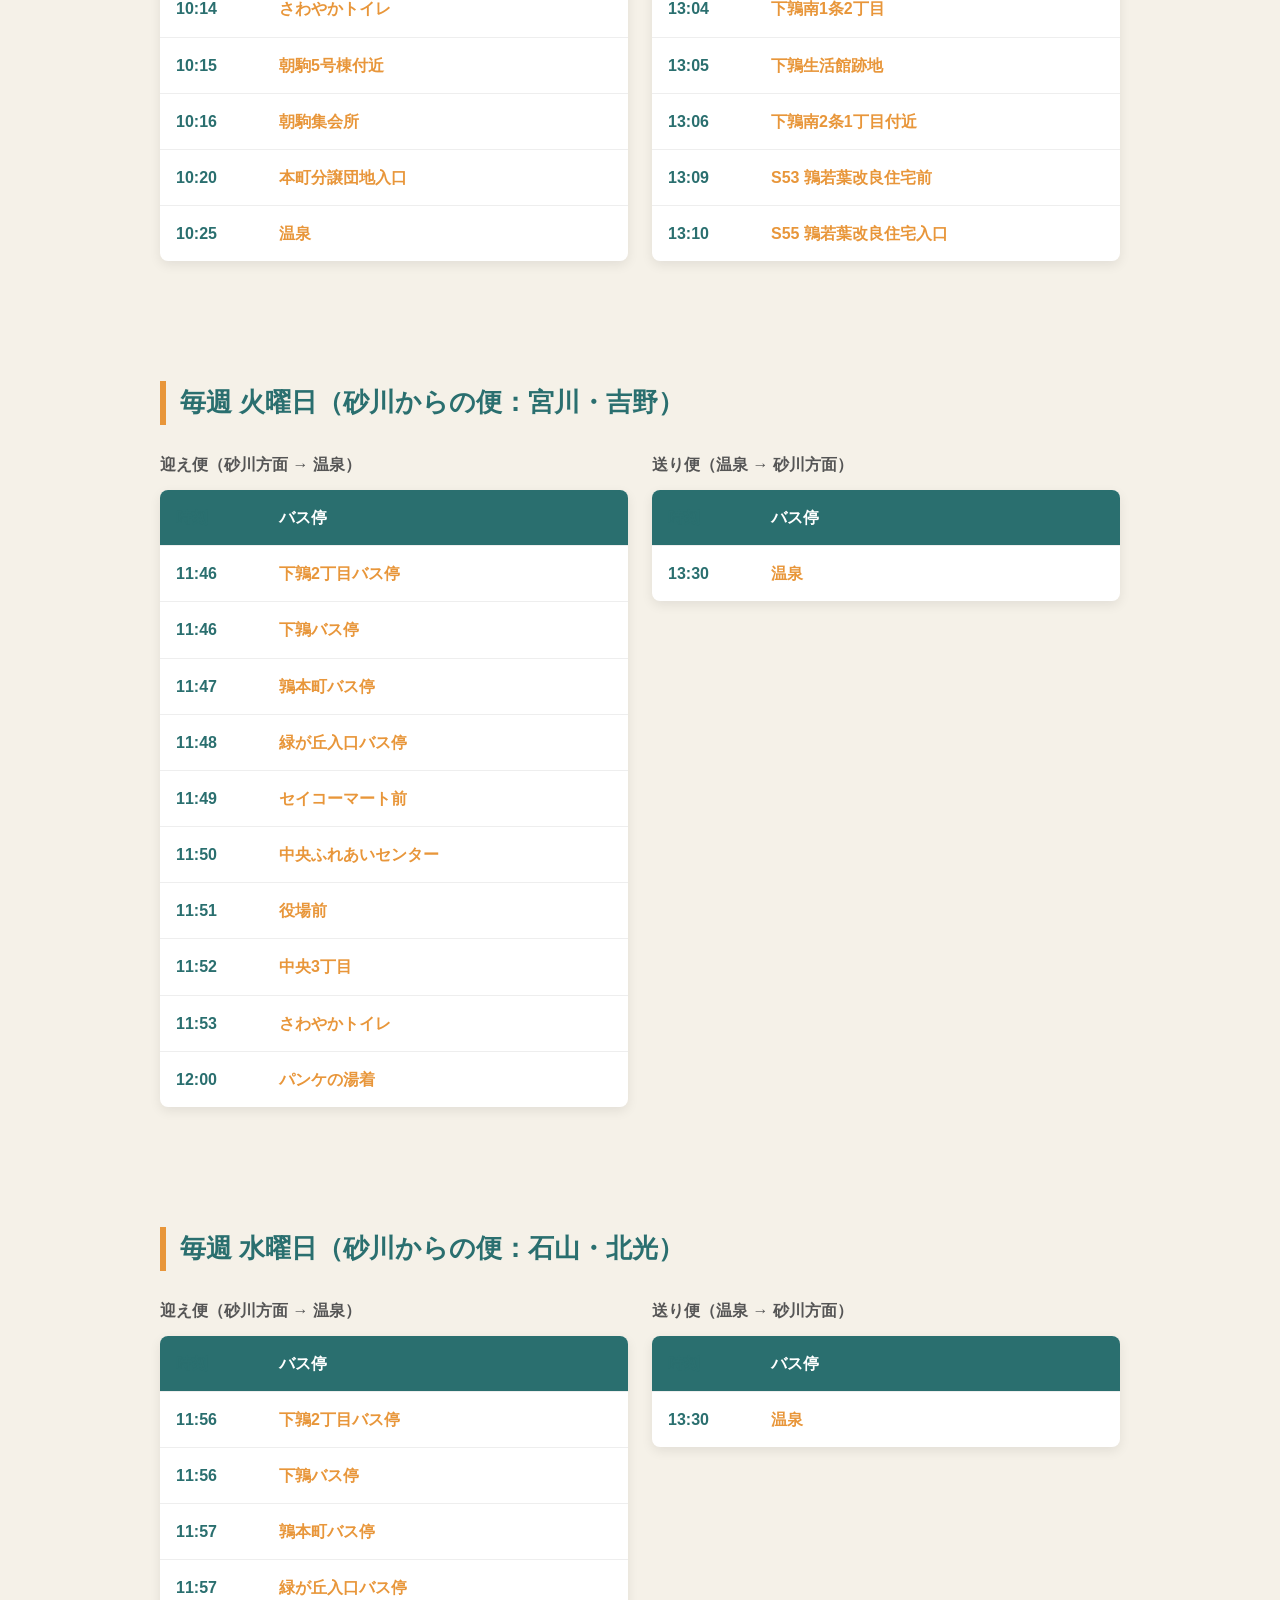
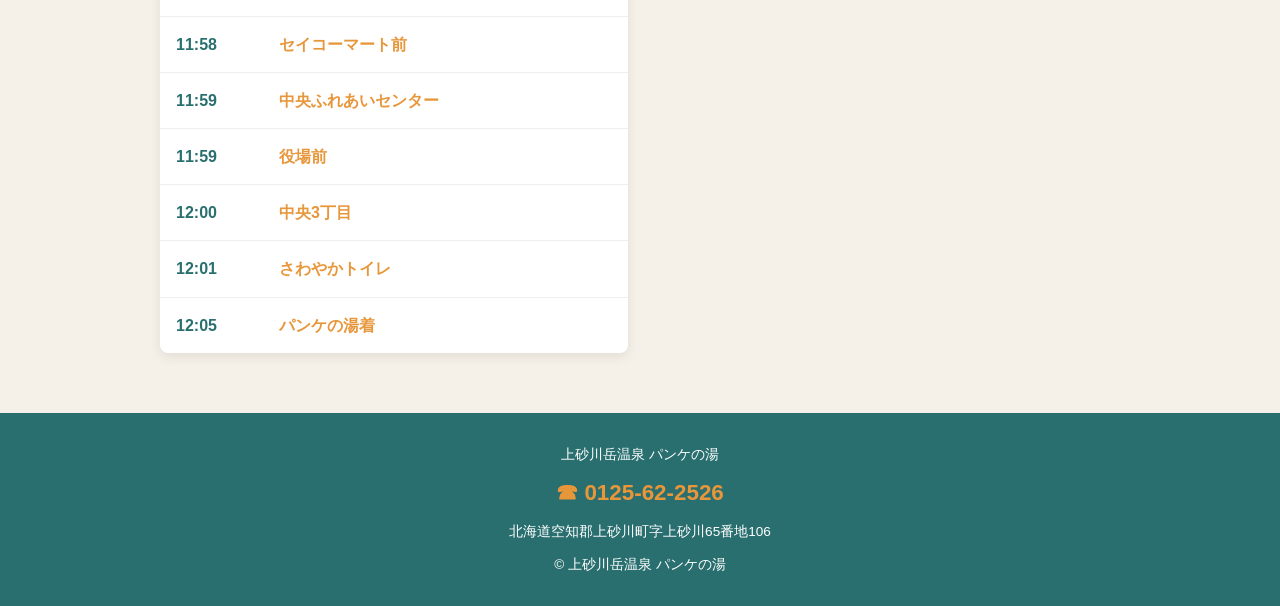
==== commit 8327e47d: "Update bus.html" ====
--- a/bus.html
+++ b/bus.html
@@ -41,7 +41,8 @@
 <section>
   <div class="reserve-note">
     <p>🚌 町民の皆さんにパンケの湯で健康づくりをしていただけるよう、<strong>無料送迎バス</strong>を運行しています。ご近所お誘い合わせの上、ぜひご利用ください。</p>
-    <p class="small" style="margin-top:12px;">※東山地区でバスの利用を希望される方は、<strong>当日午前9時30分まで</strong>にご連絡ください。<br>☎ 0125-62-2526</p>
+    <p class="small" style="margin-top:12px;">※東山地区でバスの利用を希望される方は、<strong>当日午前9時30分まで</strong>にご連絡ください。（☎ 0125-62-2526）</p>
+    <p>道道工事に伴い、12月初旬まで送迎バスの運行ルートが一部変更になっています。ご利用の皆様には大変ご迷惑をお掛けいたしますが、お間違えの無いようご確認の上ご利用ください。</p>
   </div>
 </section>
 
